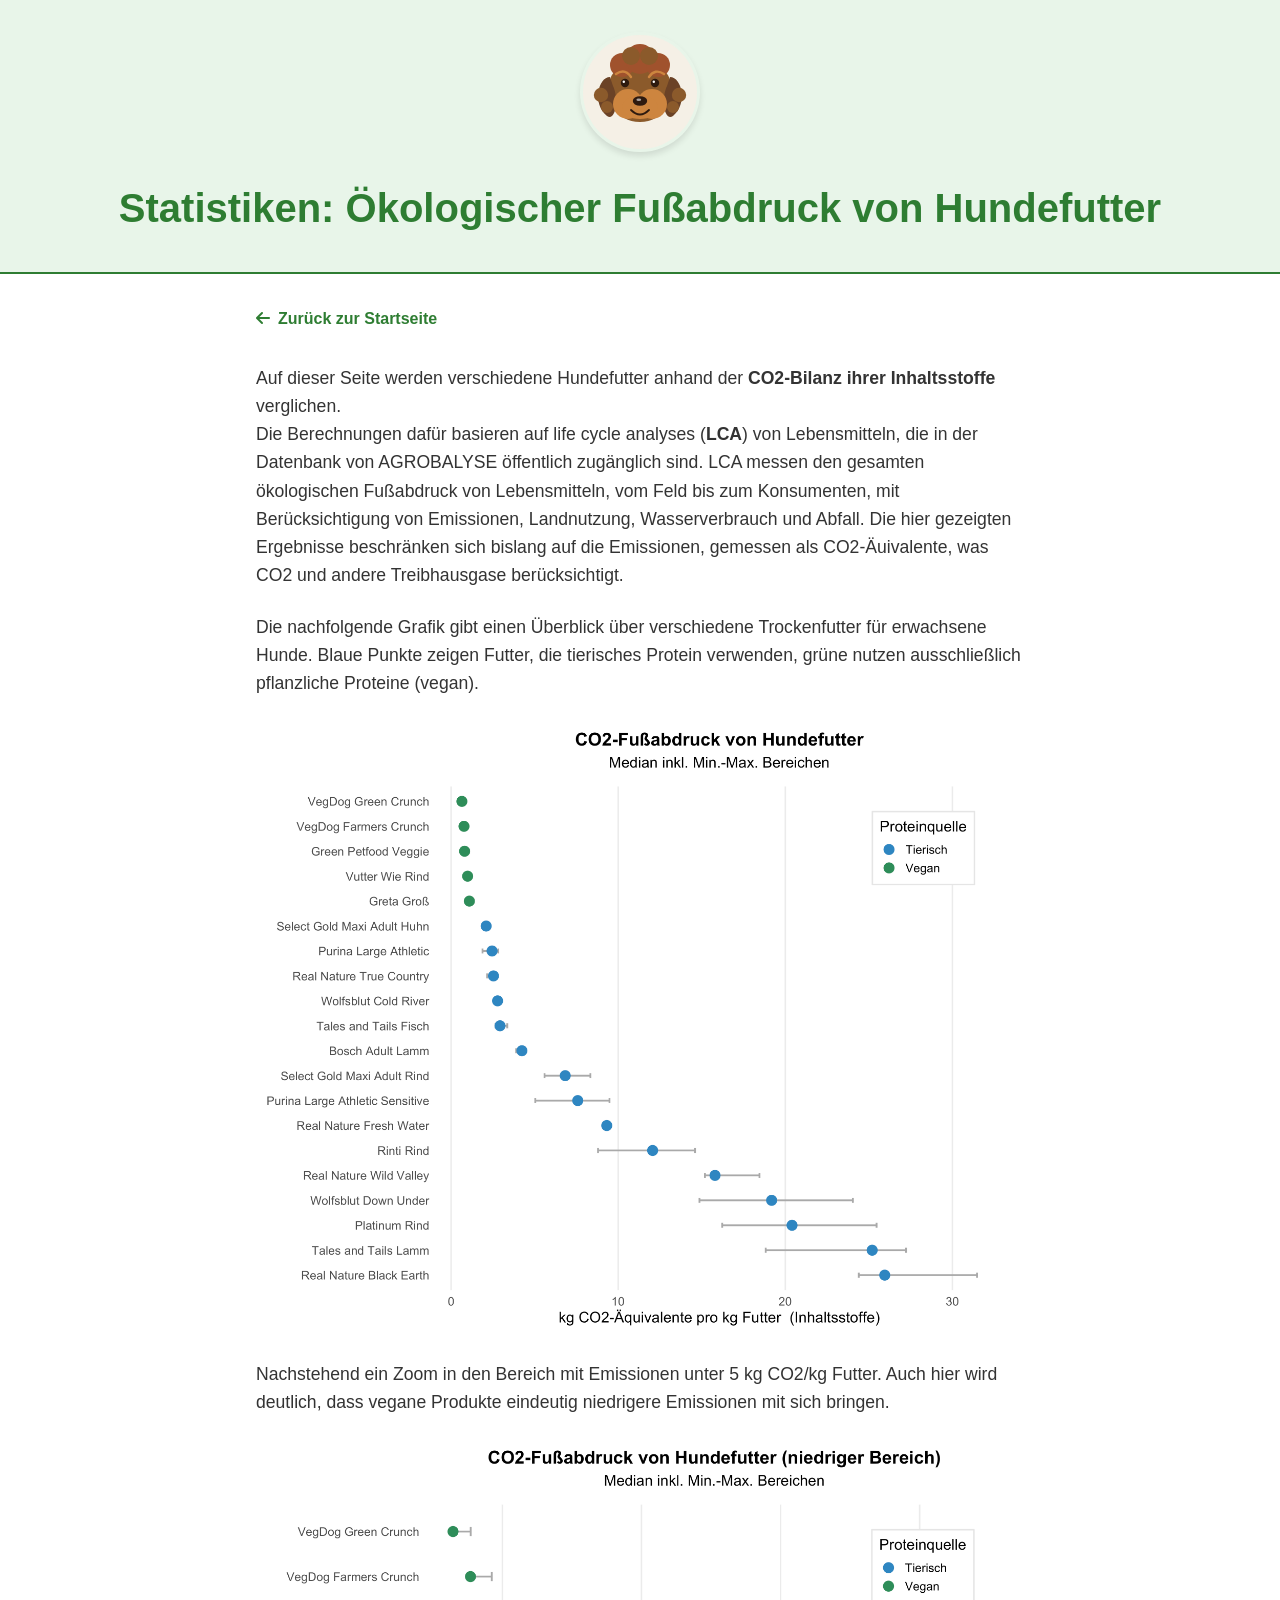
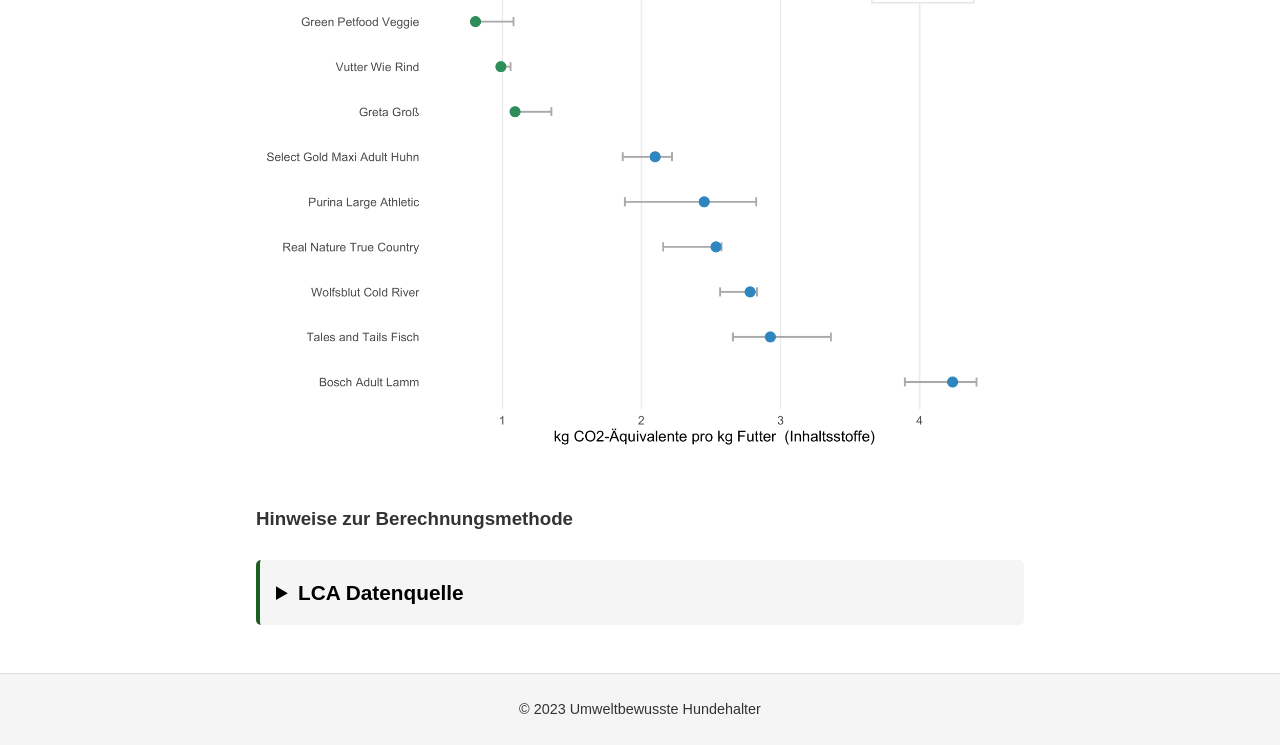
==== stats.html @ dcbef55c "add text in method section" ====
<!DOCTYPE html>
<html lang="de">
<head>
    <meta charset="UTF-8">
    <meta name="viewport" content="width=device-width, initial-scale=1.0">
    <title>Statistiken - Ökologischer Fußabdruck</title>
    <link rel="stylesheet" href="style.css">
    <link rel="stylesheet" href="https://cdnjs.cloudflare.com/ajax/libs/font-awesome/6.4.0/css/all.min.css">
    <style>
        .stats-image {
            max-width: 100%;
            height: auto;
            margin: 1.5rem 0;
            display: block;
        }
    </style>
</head>
<body>
    <header class="site-header">
        <div class="logo-container">
            <img src="logo.svg" alt="Brauner Doodle Kopf Logo" class="logo">
        </div>
        <h1 class="main-title">Statistiken: Ökologischer Fußabdruck von Hundefutter</h1>
    </header>

    <main class="content-container">
        <nav class="back-nav">
            <a href="index.html" class="back-link"><i class="fa-solid fa-arrow-left"></i> Zurück zur Startseite</a>
        </nav>

        <section class="calculator-text">
            <p>
                Auf dieser Seite werden verschiedene Hundefutter anhand der <strong>CO2-Bilanz ihrer Inhaltsstoffe</strong> verglichen.<br>
                Die Berechnungen dafür basieren auf life cycle analyses (<strong>LCA</strong>) von Lebensmitteln, die in der Datenbank von 
                AGROBALYSE öffentlich zugänglich sind.
                LCA messen den gesamten ökologischen Fußabdruck von Lebensmitteln, vom Feld bis zum Konsumenten, mit Berücksichtigung von Emissionen,
                Landnutzung, Wasserverbrauch und Abfall. Die hier gezeigten Ergebnisse beschränken sich bislang auf die Emissionen, gemessen als CO2-Äuivalente,
                was CO2 und andere Treibhausgase berücksichtigt.<br>
                     
            </p>
            <p>
            Die nachfolgende Grafik gibt einen Überblick über verschiedene Trockenfutter für erwachsene Hunde. Blaue Punkte zeigen Futter, 
            die tierisches Protein verwenden, grüne nutzen ausschließlich pflanzliche Proteine (vegan). 
            </p>
            <img src="outputs/LCA_Hundefutter.png" alt="LCA Hundefutter" class="stats-image">
            <p>
                Nachstehend ein Zoom in den Bereich mit Emissionen unter 5 kg CO2/kg Futter. Auch hier wird deutlich, dass vegane Produkte 
                eindeutig niedrigere Emissionen mit sich bringen.
            </p>
            <img src="outputs/LCA_Hundefutter_subgroup.png" alt="LCA Hundefutter Subgruppen" class="stats-image">
            
                <br>
                <h3>Hinweise zur Berechnungsmethode</h3>
                <br>
            <details>
                <summary>LCA Datenquelle</summary>
                <div class="dropdown-content">
                    <p>Zur Berechnung der Emissionen, die ein Futtermittel mitbringt, wurden die CO2-Äq. Werte der angegebenen Inhaltsstoffe für Landwirtschaft und Transformation 
                        in der <a href="https://data.ademe.fr/datasets?topics=TQJGtxm2_,2wn-uc69sxs8gr0k7gh75uhd" target="_blank">AGRIBALYSE</a> Datenbank ermittelt und summiert.<br>
                    Wieso ausschließlich diese beiden Etappen der Lebensmittelverarbeitung? Da es nicht öffentlich ersichtlich ist, woher die Hersteller von Hundefutter ihre primären Produkte beziehen,
                    sind Rückschlüsse über den Transport und Verpackung nicht möglich. Ebenso ist die genaue Weiterverarbeitung der Zutaten durch die Hersteller nicht bekannt, wodurch die Emissionen, die durch
                        die Produktion des finalen Trockenfutters entstehen, nicht berücksichtigt sind. Dies betrifft jedoch alle Trockenfutter, die hier verglichen werden.
                    </p>
                    <p>
                    </p>
                </div>
            </details>
            
        </section>
    </main>

    <footer class="site-footer">
        <p>&copy; 2023 Umweltbewusste Hundehalter</p>
    </footer>
</body>
</html>
---- style.css ----
:root {
    --primary-green: #2e7d32;
    --dark-green: #1b5e20;
    --light-green: #e8f5e9;
    --text-black: #333333;
    --bg-white: #ffffff;
    --gray-bg: #f5f5f5;
    --link-hover: #4caf50;
}

* {
    margin: 0;
    padding: 0;
    box-sizing: border-box;
}

body {
    font-family: 'Segoe UI', Tahoma, Geneva, Verdana, sans-serif;
    background-color: var(--bg-white);
    color: var(--text-black);
    line-height: 1.6;
    display: flex;
    flex-direction: column;
    min-height: 100vh;
}

.site-header {
    text-align: center;
    padding: 2rem 1rem;
    background-color: var(--light-green);
    border-bottom: 2px solid var(--primary-green);
}

.logo-container {
    margin-bottom: 1rem;
}

.logo {
    width: 120px;
    height: 120px;
    border-radius: 50%;
    object-fit: cover;
    box-shadow: 0 4px 6px rgba(0,0,0,0.1);
}

.main-title {
    color: var(--primary-green);
    font-size: 2.5rem;
    margin: 0;
    font-weight: 600;
}

.content-container {
    max-width: 800px;
    margin: 0 auto;
    padding: 2rem 1rem;
    flex: 1;
}

.intro-text p, .calculator-text p, .products-text p {
    margin-bottom: 1.5rem;
    font-size: 1.1rem;
    color: var(--text-black);
}

.intro-text strong {
    color: var(--primary-green);
}

/* Icon Links Section */
.icon-links {
    display: flex;
    justify-content: center;
    gap: 3rem;
    margin-top: 3rem;
    flex-wrap: wrap;
}

.icon-wrapper {
    display: flex;
    flex-direction: column;
    align-items: center;
    text-align: center;
    max-width: 150px;
}

.round-icon {
    display: flex;
    justify-content: center;
    align-items: center;
    width: 80px;
    height: 80px;
    background-color: var(--primary-green);
    color: var(--bg-white);
    border-radius: 50%;
    text-decoration: none;
    font-size: 2rem;
    transition: transform 0.3s ease, background-color 0.3s ease;
    margin-bottom: 1rem;
    box-shadow: 0 4px 8px rgba(46, 125, 50, 0.3);
}

.round-icon:hover {
    transform: translateY(-5px);
    background-color: var(--dark-green);
    color: var(--bg-white);
}

.icon-label {
    font-weight: 600;
    color: var(--primary-green);
    font-size: 1rem;
}

/* Subpages Specific */
.back-nav {
    margin-bottom: 2rem;
}

.back-link {
    color: var(--primary-green);
    text-decoration: none;
    font-weight: 600;
    display: inline-flex;
    align-items: center;
    gap: 0.5rem;
    transition: color 0.3s ease;
}

.back-link:hover {
    color: var(--dark-green);
}

.products-text h2 {
    color: var(--primary-green);
    margin-bottom: 1rem;
}

.product-list {
    list-style-type: none;
    padding: 0;
}

.product-list li {
    background: var(--gray-bg);
    margin-bottom: 1rem;
    padding: 1rem;
    border-left: 4px solid var(--primary-green);
    border-radius: 4px;
}

.product-list a {
    color: var(--primary-green);
    font-weight: bold;
    text-decoration: none;
}

.product-list a:hover {
    text-decoration: underline;
    color: var(--dark-green);
}

.calculator-text a {
    color: var(--primary-green);
    font-weight: bold;
}

.calculator-placeholder {
    margin-top: 3rem;
    text-align: center;
}

.placeholder-box {
    background-color: var(--light-green);
    padding: 3rem;
    border: 2px dashed var(--primary-green);
    border-radius: 8px;
    color: var(--dark-green);
}

.placeholder-box i {
    margin-bottom: 1rem;
    color: var(--primary-green);
}

.site-footer {
    text-align: center;
    padding: 1.5rem;
    background-color: var(--gray-bg);
    color: var(--text-black);
    font-size: 0.9rem;
    border-top: 1px solid #ddd;
}

/* Styling für das gesamte Dropdown-Element */
details {
  margin-bottom: 1rem;
  width: 100%; /* Nutzt die volle Breite deines Seiten-Contents */
}

/* Die Überschrift als vollflächige, farbige Box */
summary {
  background-color: var(--gray-bg); /* Beispiel-Farbe: Ein ruhiges Blau. Hier deine Wunschfarbe eintragen! */
  color: black; /* Helle Schrift für dunklen Hintergrund */
  padding: 1rem;
  font-weight: bold;
  font-size: 1.3rem;
  cursor: pointer;
  border-radius: 5px;
 border-left: 4px solid var(--dark-green);
  box-sizing: border-box; /* Verhindert, dass das Padding die Box breiter als 100% macht */
  outline: none;
}

/* Hover-Effekt: Etwas dunkler, wenn man mit der Maus darüber fährt */
summary:hover {
  background-color: var(--light-green);
}

/* Cleverer Trick: Wenn das Dropdown OFFEN ist, werden die unteren Ecken der 
   Summary-Box eckig, damit sie nahtlos in den Textbereich übergeht */
details[open] summary {
  border-radius: 5px 5px 0 0;
}

/* Der aufklappende Inhaltsbereich unter der Box */
.dropdown-content {
  background-color: var(--primary-green); /* Dezenter grauer Hintergrund für den Lesetext */
  padding: 1.5rem;
  border: 1px solid #ddd;
  border-top: none; /* Schließt bündig an die farbige Summary-Box an */
  border-radius: 0 0 5px 5px; /* Nur unten abgerundet */
}

/* Responsive adjustments */
@media (max-width: 600px) {
    .main-title {
        font-size: 1.8rem;
    }

    .icon-links {
        gap: 1.5rem;
    }

    .round-icon {
        width: 60px;
        height: 60px;
        font-size: 1.5rem;
    }
}
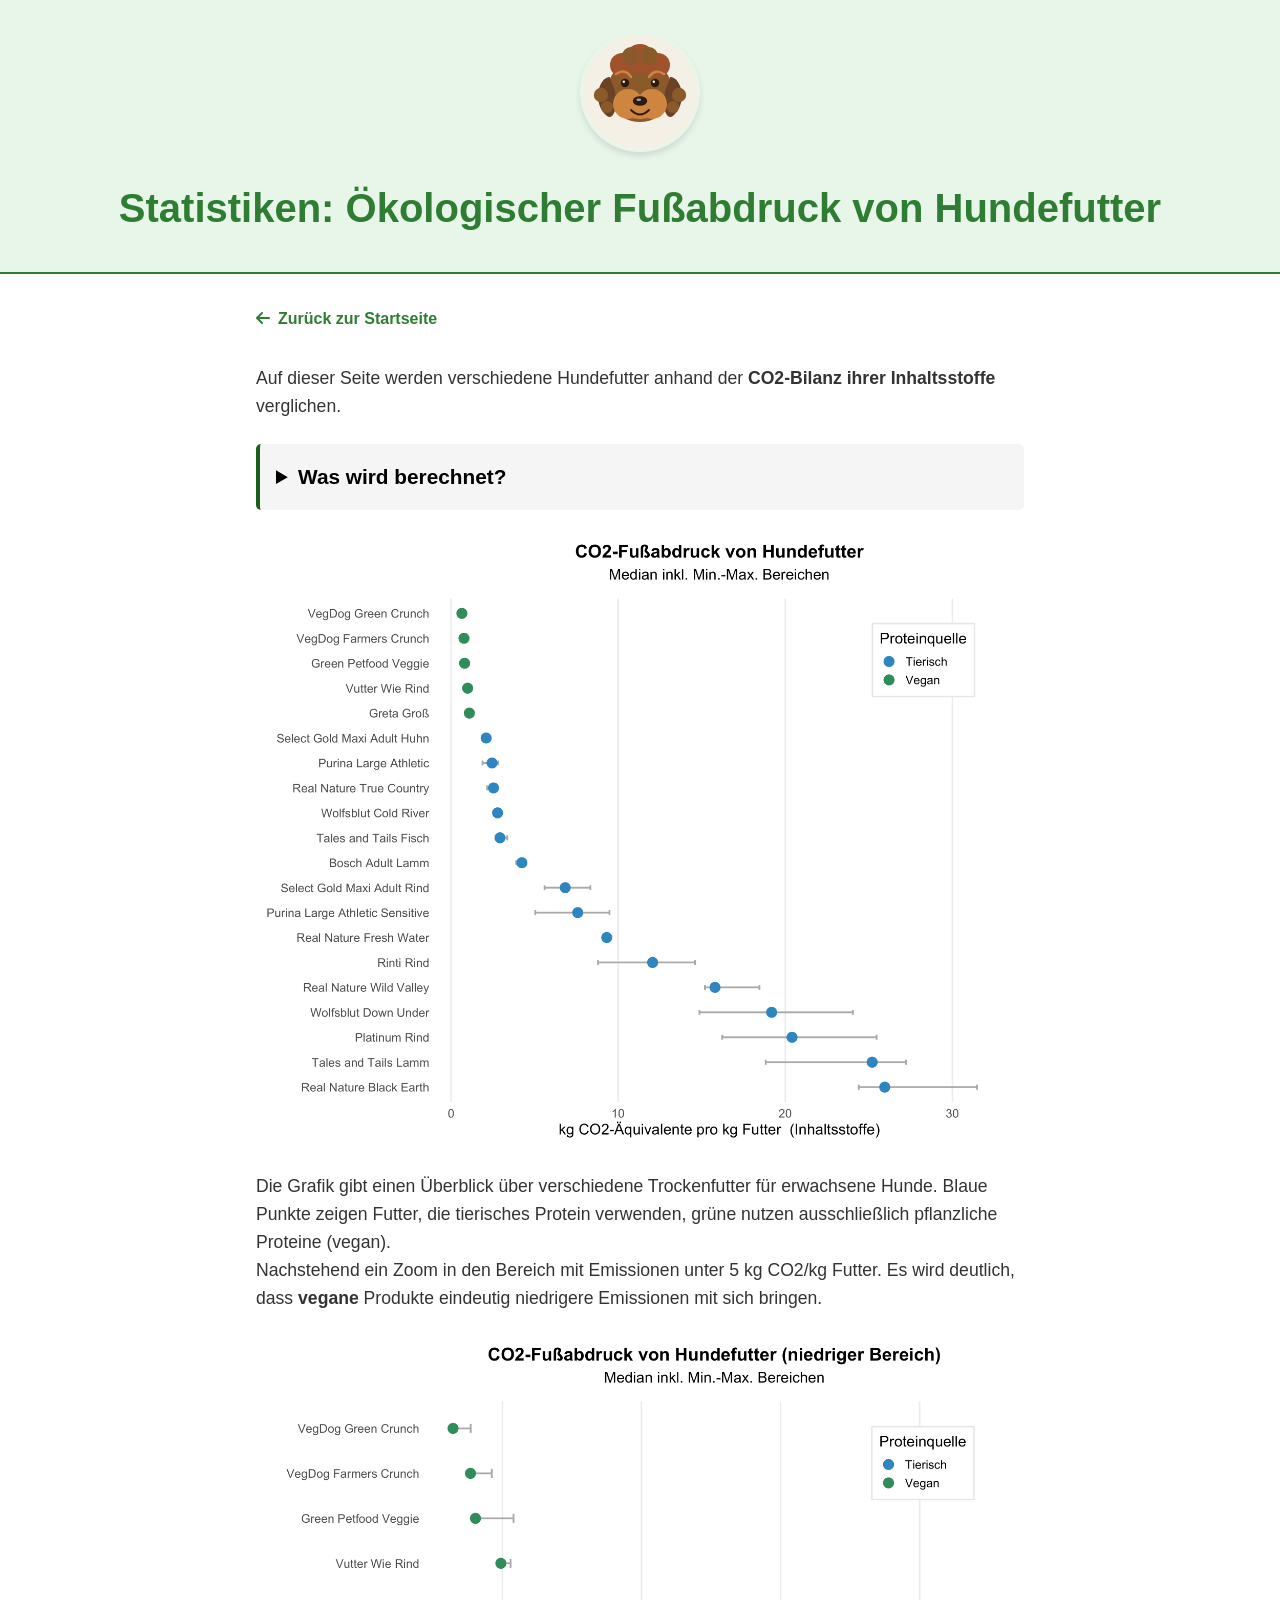
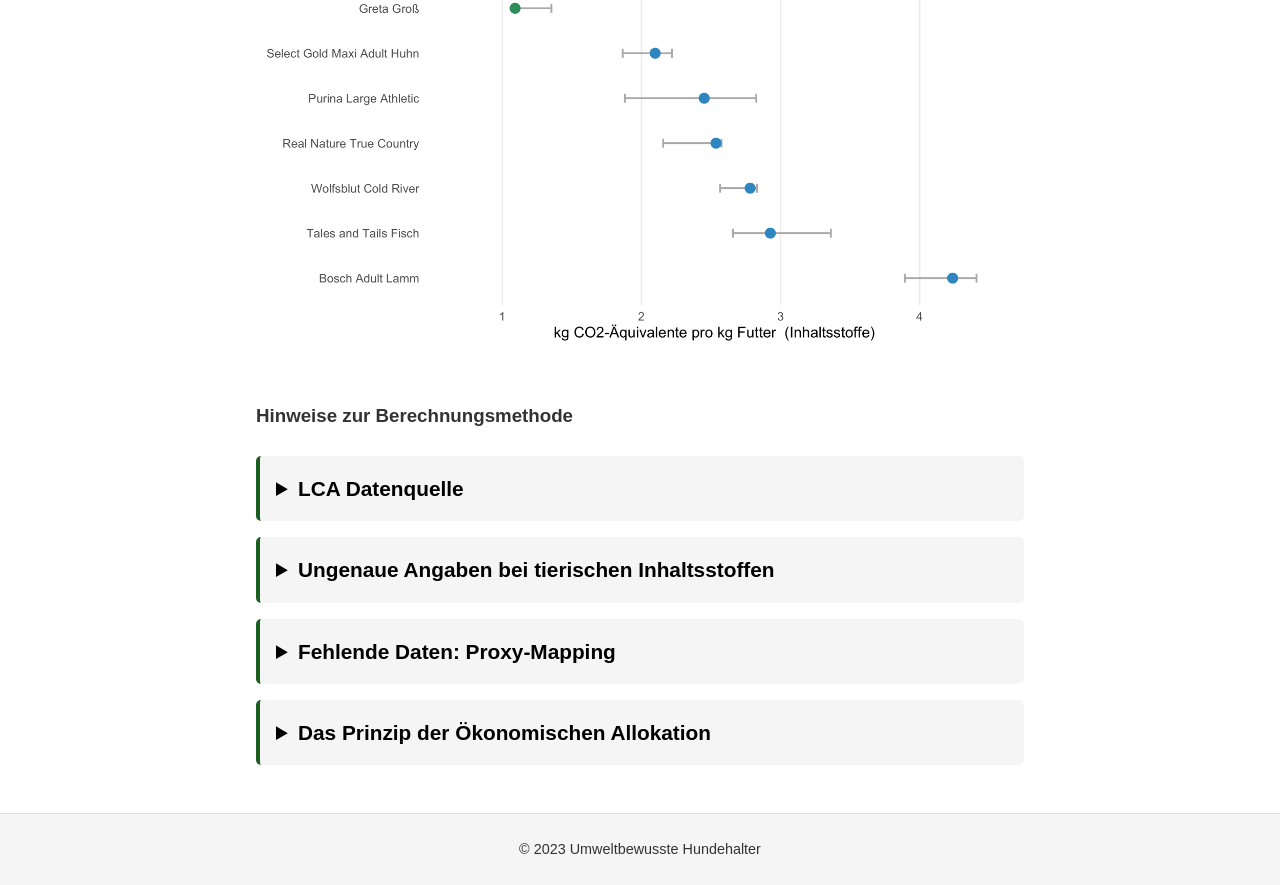
==== commit d5e43ad1: "edit method section" ====
--- a/stats.html
+++ b/stats.html
@@ -31,20 +31,24 @@
         <section class="calculator-text">
             <p>
                 Auf dieser Seite werden verschiedene Hundefutter anhand der <strong>CO2-Bilanz ihrer Inhaltsstoffe</strong> verglichen.<br>
-                Die Berechnungen dafür basieren auf life cycle analyses (<strong>LCA</strong>) von Lebensmitteln, die in der Datenbank von 
-                AGROBALYSE öffentlich zugänglich sind.
+            </p>
+            <details>
+                <summary>Was wird berechnet?</summary>
+                <div class="dropdown-content">
+                    <p>Die Berechnungen dafür basieren auf life cycle analyses (<strong>LCA</strong>) von Lebensmitteln, die in der Datenbank von 
+                <a href="https://data.ademe.fr/datasets?topics=TQJGtxm2_,2wn-uc69sxs8gr0k7gh75uhd" target="_blank">AGRIBALYSE</a> öffentlich zugänglich sind.
                 LCA messen den gesamten ökologischen Fußabdruck von Lebensmitteln, vom Feld bis zum Konsumenten, mit Berücksichtigung von Emissionen,
                 Landnutzung, Wasserverbrauch und Abfall. Die hier gezeigten Ergebnisse beschränken sich bislang auf die Emissionen, gemessen als CO2-Äuivalente,
-                was CO2 und andere Treibhausgase berücksichtigt.<br>
-                     
-            </p>
-            <p>
-            Die nachfolgende Grafik gibt einen Überblick über verschiedene Trockenfutter für erwachsene Hunde. Blaue Punkte zeigen Futter, 
-            die tierisches Protein verwenden, grüne nutzen ausschließlich pflanzliche Proteine (vegan). 
-            </p>
+                was CO2 und andere Treibhausgase berücksichtigt.
+                    </p>
+                </div>
+            </details>   
+            
             <img src="outputs/LCA_Hundefutter.png" alt="LCA Hundefutter" class="stats-image">
             <p>
-                Nachstehend ein Zoom in den Bereich mit Emissionen unter 5 kg CO2/kg Futter. Auch hier wird deutlich, dass vegane Produkte 
+                Die Grafik gibt einen Überblick über verschiedene Trockenfutter für erwachsene Hunde. Blaue Punkte zeigen Futter, 
+            die tierisches Protein verwenden, grüne nutzen ausschließlich pflanzliche Proteine (vegan).<br> 
+                Nachstehend ein Zoom in den Bereich mit Emissionen unter 5 kg CO2/kg Futter. Es wird deutlich, dass <strong>vegane</strong> Produkte 
                 eindeutig niedrigere Emissionen mit sich bringen.
             </p>
             <img src="outputs/LCA_Hundefutter_subgroup.png" alt="LCA Hundefutter Subgruppen" class="stats-image">
@@ -55,13 +59,39 @@
             <details>
                 <summary>LCA Datenquelle</summary>
                 <div class="dropdown-content">
-                    <p>Zur Berechnung der Emissionen, die ein Futtermittel mitbringt, wurden die CO2-Äq. Werte der angegebenen Inhaltsstoffe für Landwirtschaft und Transformation 
-                        in der <a href="https://data.ademe.fr/datasets?topics=TQJGtxm2_,2wn-uc69sxs8gr0k7gh75uhd" target="_blank">AGRIBALYSE</a> Datenbank ermittelt und summiert.<br>
-                    Wieso ausschließlich diese beiden Etappen der Lebensmittelverarbeitung? Da es nicht öffentlich ersichtlich ist, woher die Hersteller von Hundefutter ihre primären Produkte beziehen,
-                    sind Rückschlüsse über den Transport und Verpackung nicht möglich. Ebenso ist die genaue Weiterverarbeitung der Zutaten durch die Hersteller nicht bekannt, wodurch die Emissionen, die durch
-                        die Produktion des finalen Trockenfutters entstehen, nicht berücksichtigt sind. Dies betrifft jedoch alle Trockenfutter, die hier verglichen werden.
+                    <p>Zur Berechnung der Emissionen, die ein Futtermittel mitbringt, wurden die CO2-Äq. Werte der von den Herstellern angegebenen Inhaltsstoffe für die Etappen Landwirtschaft und Transformation 
+                        in der <a href="https://data.ademe.fr/datasets?topics=TQJGtxm2_,2wn-uc69sxs8gr0k7gh75uhd" target="_blank">AGRIBALYSE</a> Datenbank ermittelt und summiert.
                     </p>
                     <p>
+                        Wieso ausschließlich diese beiden Etappen der Lebensmittelverarbeitung? Da es nicht öffentlich ersichtlich ist, woher die Hersteller von Hundefutter ihre primären Produkte beziehen,
+                    sind Rückschlüsse über den Transport und Verpackung der Zutaten nicht möglich. Ebenso ist die genaue Weiterverarbeitung der Zutaten durch die Hersteller nicht bekannt, wodurch die Emissionen, die durch
+                        die Produktion des finalen Trockenfutters entstehen, nicht berücksichtigt sind. Dies betrifft jedoch alle Trockenfutter, die hier verglichen werden. 
+                        Verglichen werden also schlussendlichen die Emissionen, die lediglich durch die Zutaten selbst entstehen.<br>
+                        Und da ist die Hauptproteinquelle meist die ausschlaggebende Komponente. Ob das Futter 30% Rindfleisch oder 30% Soja enthält, macht einen riesigen Unterschied für die CO2-Bilanz.
+                    </p>
+                </div>
+            </details>
+            
+            <details>
+                <summary>Ungenaue Angaben bei tierischen Inhaltsstoffen</summary>
+                <div class="dropdown-content">
+                    <p> Warum es eine Rolle spielt, ob Muskelfleisch oder Innerein verwendet werden.
+                    </p>
+                </div>
+            </details>
+            
+            <details>
+                <summary>Fehlende Daten: Proxy-Mapping</summary>
+                <div class="dropdown-content">
+                    <p> Ein paar Annahmen.
+                    </p>
+                </div>
+            </details>
+            
+            <details>
+                <summary>Das Prinzip der Ökonomischen Allokation</summary>
+                <div class="dropdown-content">
+                    <p> Warum Innereien eine bessere CO2-Bilanz haben als Muskel und Kartoffelproteine eine bessere als Stärke.
                     </p>
                 </div>
             </details>
--- a/style.css
+++ b/style.css
@@ -225,7 +225,7 @@
 
 /* Der aufklappende Inhaltsbereich unter der Box */
 .dropdown-content {
-  background-color: var(--primary-green); /* Dezenter grauer Hintergrund für den Lesetext */
+  background-color: var(--light-green); /* Dezenter grauer Hintergrund für den Lesetext */
   padding: 1.5rem;
   border: 1px solid #ddd;
   border-top: none; /* Schließt bündig an die farbige Summary-Box an */
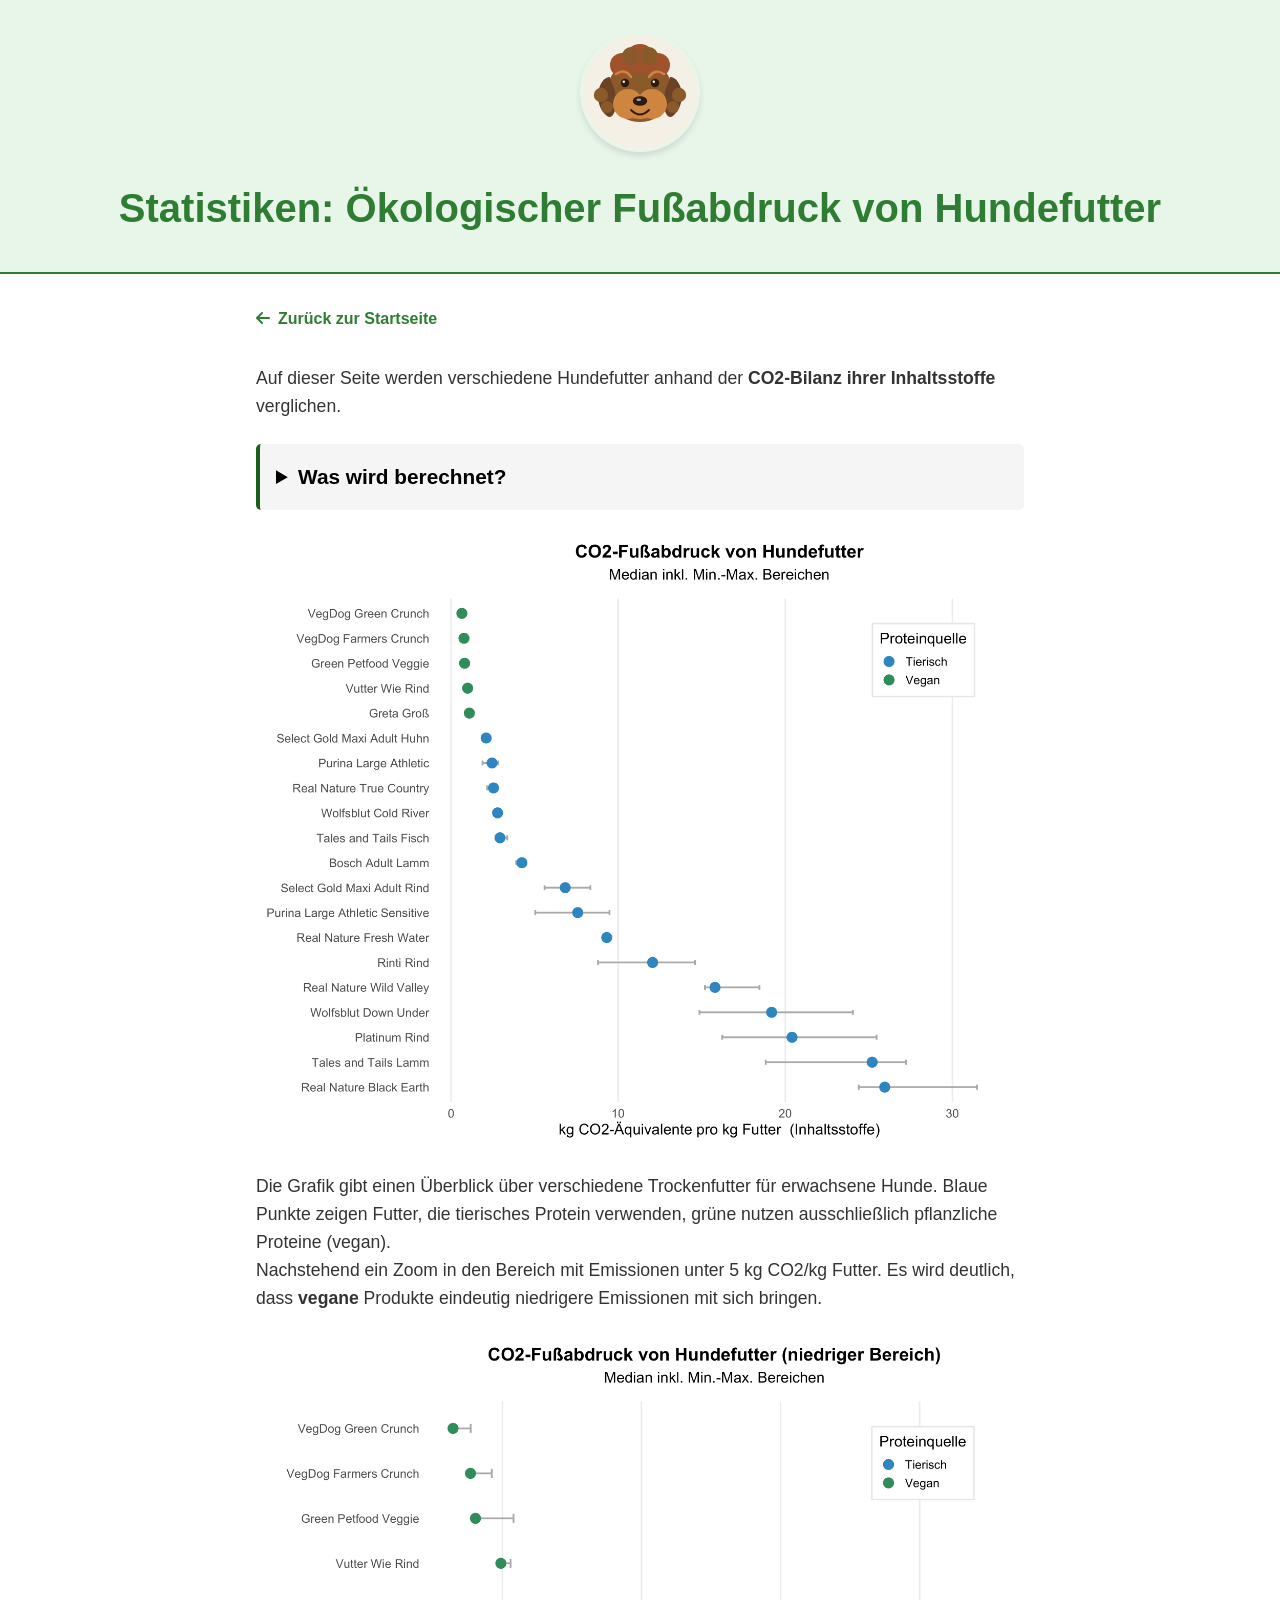
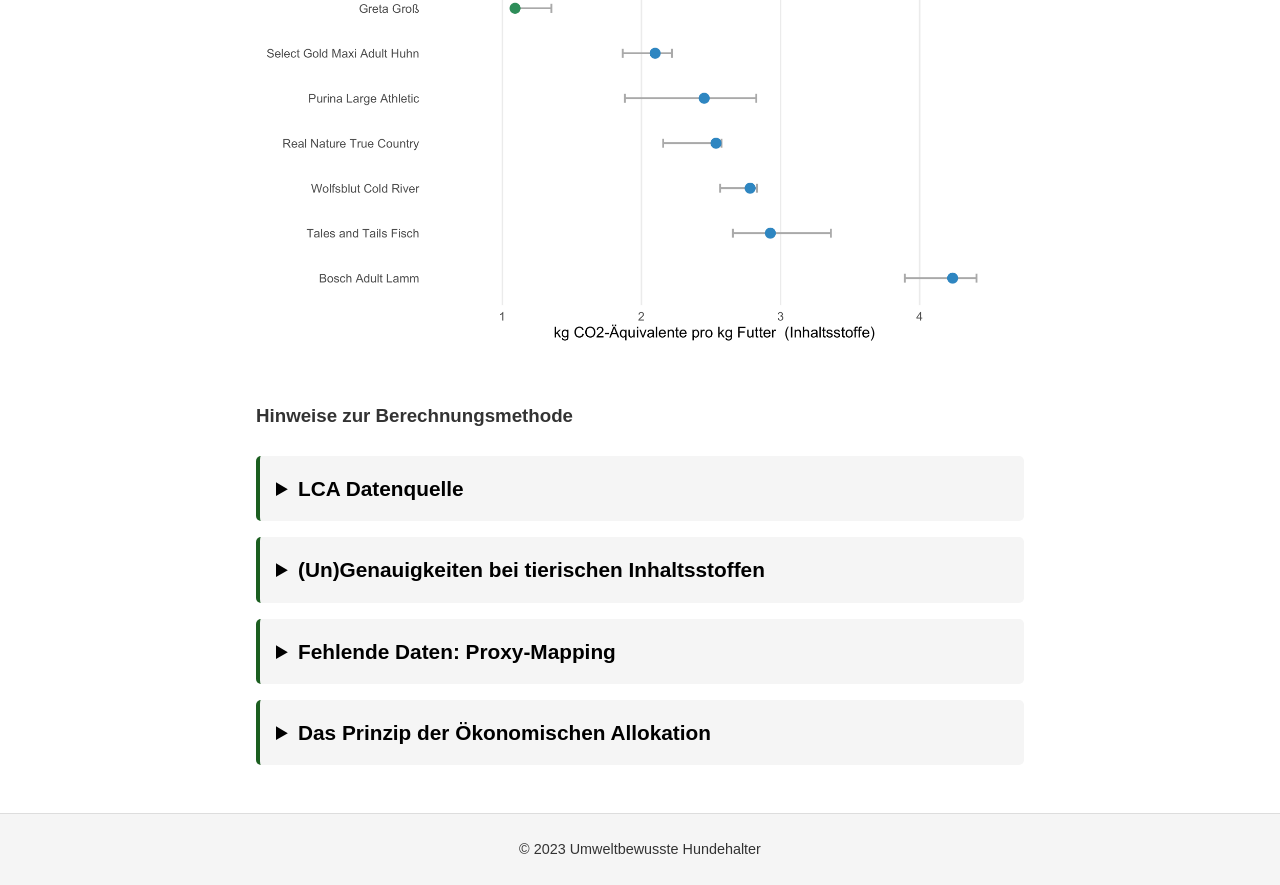
==== commit 3b154cdd: "editing methods" ====
--- a/stats.html
+++ b/stats.html
@@ -1,106 +1,153 @@
-<!DOCTYPE html>
+<!doctype html>
 <html lang="de">
-<head>
-    <meta charset="UTF-8">
-    <meta name="viewport" content="width=device-width, initial-scale=1.0">
-    <title>Statistiken - Ökologischer Fußabdruck</title>
-    <link rel="stylesheet" href="style.css">
-    <link rel="stylesheet" href="https://cdnjs.cloudflare.com/ajax/libs/font-awesome/6.4.0/css/all.min.css">
-    <style>
-        .stats-image {
-            max-width: 100%;
-            height: auto;
-            margin: 1.5rem 0;
-            display: block;
-        }
-    </style>
-</head>
-<body>
-    <header class="site-header">
-        <div class="logo-container">
-            <img src="logo.svg" alt="Brauner Doodle Kopf Logo" class="logo">
-        </div>
-        <h1 class="main-title">Statistiken: Ökologischer Fußabdruck von Hundefutter</h1>
-    </header>
+    <head>
+        <meta charset="UTF-8" />
+        <meta name="viewport" content="width=device-width, initial-scale=1.0" />
+        <title>Statistiken - Ökologischer Fußabdruck</title>
+        <link rel="stylesheet" href="style.css" />
+        <link rel="stylesheet" href="https://cdnjs.cloudflare.com/ajax/libs/font-awesome/6.4.0/css/all.min.css" />
+        <style>
+            .stats-image {
+                max-width: 100%;
+                height: auto;
+                margin: 1.5rem 0;
+                display: block;
+            }
+        </style>
+    </head>
+    <body>
+        <header class="site-header">
+            <div class="logo-container">
+                <img src="logo.svg" alt="Brauner Doodle Kopf Logo" class="logo" />
+            </div>
+            <h1 class="main-title">Statistiken: Ökologischer Fußabdruck von Hundefutter</h1>
+        </header>
 
-    <main class="content-container">
-        <nav class="back-nav">
-            <a href="index.html" class="back-link"><i class="fa-solid fa-arrow-left"></i> Zurück zur Startseite</a>
-        </nav>
+        <main class="content-container">
+            <nav class="back-nav">
+                <a href="index.html" class="back-link"><i class="fa-solid fa-arrow-left"></i> Zurück zur Startseite</a>
+            </nav>
 
-        <section class="calculator-text">
-            <p>
-                Auf dieser Seite werden verschiedene Hundefutter anhand der <strong>CO2-Bilanz ihrer Inhaltsstoffe</strong> verglichen.<br>
-            </p>
-            <details>
-                <summary>Was wird berechnet?</summary>
-                <div class="dropdown-content">
-                    <p>Die Berechnungen dafür basieren auf life cycle analyses (<strong>LCA</strong>) von Lebensmitteln, die in der Datenbank von 
-                <a href="https://data.ademe.fr/datasets?topics=TQJGtxm2_,2wn-uc69sxs8gr0k7gh75uhd" target="_blank">AGRIBALYSE</a> öffentlich zugänglich sind.
-                LCA messen den gesamten ökologischen Fußabdruck von Lebensmitteln, vom Feld bis zum Konsumenten, mit Berücksichtigung von Emissionen,
-                Landnutzung, Wasserverbrauch und Abfall. Die hier gezeigten Ergebnisse beschränken sich bislang auf die Emissionen, gemessen als CO2-Äuivalente,
-                was CO2 und andere Treibhausgase berücksichtigt.
-                    </p>
-                </div>
-            </details>   
-            
-            <img src="outputs/LCA_Hundefutter.png" alt="LCA Hundefutter" class="stats-image">
-            <p>
-                Die Grafik gibt einen Überblick über verschiedene Trockenfutter für erwachsene Hunde. Blaue Punkte zeigen Futter, 
-            die tierisches Protein verwenden, grüne nutzen ausschließlich pflanzliche Proteine (vegan).<br> 
-                Nachstehend ein Zoom in den Bereich mit Emissionen unter 5 kg CO2/kg Futter. Es wird deutlich, dass <strong>vegane</strong> Produkte 
-                eindeutig niedrigere Emissionen mit sich bringen.
-            </p>
-            <img src="outputs/LCA_Hundefutter_subgroup.png" alt="LCA Hundefutter Subgruppen" class="stats-image">
-            
-                <br>
+            <section class="calculator-text">
+                <p>
+                    Auf dieser Seite werden verschiedene Hundefutter anhand der
+                    <strong>CO2-Bilanz ihrer Inhaltsstoffe</strong> verglichen.<br />
+                </p>
+                <details>
+                    <summary>Was wird berechnet?</summary>
+                    <div class="dropdown-content">
+                        <p>
+                            Die Berechnungen dafür basieren auf life cycle analyses (<strong>LCA</strong>) von
+                            Lebensmitteln, die in der Datenbank von
+                            <a
+                                href="https://data.ademe.fr/datasets?topics=TQJGtxm2_,2wn-uc69sxs8gr0k7gh75uhd"
+                                target="_blank"
+                                >AGRIBALYSE</a
+                            >
+                            öffentlich zugänglich sind. LCA messen den gesamten ökologischen Fußabdruck von
+                            Lebensmitteln, vom Feld bis zum Konsumenten, mit Berücksichtigung von Emissionen,
+                            Landnutzung, Wasserverbrauch und Abfall. Die hier gezeigten Ergebnisse beschränken sich
+                            bislang auf die Emissionen, gemessen als CO2-Äuivalente, was CO2 und andere Treibhausgase
+                            berücksichtigt.
+                        </p>
+                    </div>
+                </details>
+
+                <img src="outputs/LCA_Hundefutter.png" alt="LCA Hundefutter" class="stats-image" />
+                <p>
+                    Die Grafik gibt einen Überblick über verschiedene Trockenfutter für erwachsene Hunde. Blaue Punkte
+                    zeigen Futter, die tierisches Protein verwenden, grüne nutzen ausschließlich pflanzliche Proteine
+                    (vegan).<br />
+                    Nachstehend ein Zoom in den Bereich mit Emissionen unter 5 kg CO2/kg Futter. Es wird deutlich, dass
+                    <strong>vegane</strong> Produkte eindeutig niedrigere Emissionen mit sich bringen.
+                </p>
+                <img src="outputs/LCA_Hundefutter_subgroup.png" alt="LCA Hundefutter Subgruppen" class="stats-image" />
+
+                <br />
                 <h3>Hinweise zur Berechnungsmethode</h3>
-                <br>
-            <details>
-                <summary>LCA Datenquelle</summary>
-                <div class="dropdown-content">
-                    <p>Zur Berechnung der Emissionen, die ein Futtermittel mitbringt, wurden die CO2-Äq. Werte der von den Herstellern angegebenen Inhaltsstoffe für die Etappen Landwirtschaft und Transformation 
-                        in der <a href="https://data.ademe.fr/datasets?topics=TQJGtxm2_,2wn-uc69sxs8gr0k7gh75uhd" target="_blank">AGRIBALYSE</a> Datenbank ermittelt und summiert.
-                    </p>
-                    <p>
-                        Wieso ausschließlich diese beiden Etappen der Lebensmittelverarbeitung? Da es nicht öffentlich ersichtlich ist, woher die Hersteller von Hundefutter ihre primären Produkte beziehen,
-                    sind Rückschlüsse über den Transport und Verpackung der Zutaten nicht möglich. Ebenso ist die genaue Weiterverarbeitung der Zutaten durch die Hersteller nicht bekannt, wodurch die Emissionen, die durch
-                        die Produktion des finalen Trockenfutters entstehen, nicht berücksichtigt sind. Dies betrifft jedoch alle Trockenfutter, die hier verglichen werden. 
-                        Verglichen werden also schlussendlichen die Emissionen, die lediglich durch die Zutaten selbst entstehen.<br>
-                        Und da ist die Hauptproteinquelle meist die ausschlaggebende Komponente. Ob das Futter 30% Rindfleisch oder 30% Soja enthält, macht einen riesigen Unterschied für die CO2-Bilanz.
-                    </p>
-                </div>
-            </details>
-            
-            <details>
-                <summary>Ungenaue Angaben bei tierischen Inhaltsstoffen</summary>
-                <div class="dropdown-content">
-                    <p> Warum es eine Rolle spielt, ob Muskelfleisch oder Innerein verwendet werden.
-                    </p>
-                </div>
-            </details>
-            
-            <details>
-                <summary>Fehlende Daten: Proxy-Mapping</summary>
-                <div class="dropdown-content">
-                    <p> Ein paar Annahmen.
-                    </p>
-                </div>
-            </details>
-            
-            <details>
-                <summary>Das Prinzip der Ökonomischen Allokation</summary>
-                <div class="dropdown-content">
-                    <p> Warum Innereien eine bessere CO2-Bilanz haben als Muskel und Kartoffelproteine eine bessere als Stärke.
-                    </p>
-                </div>
-            </details>
-            
-        </section>
-    </main>
+                <br />
+                <details>
+                    <summary>LCA Datenquelle</summary>
+                    <div class="dropdown-content">
+                        <p>
+                            Zur Berechnung der Emissionen, die ein Futtermittel mitbringt, wurden die CO2-Äq. Werte der
+                            von den Herstellern angegebenen Inhaltsstoffe für die Etappen Landwirtschaft und
+                            Transformation in der
+                            <a
+                                href="https://data.ademe.fr/datasets?topics=TQJGtxm2_,2wn-uc69sxs8gr0k7gh75uhd"
+                                target="_blank"
+                                >AGRIBALYSE</a
+                            >
+                            Datenbank ermittelt und summiert.
+                        </p>
+                        <p>
+                            Wieso ausschließlich diese beiden Etappen der Lebensmittelverarbeitung? Da es nicht
+                            öffentlich ersichtlich ist, woher die Hersteller von Hundefutter ihre primären Produkte
+                            beziehen, sind Rückschlüsse über den Transport und Verpackung der Zutaten nicht möglich.
+                            Ebenso ist die genaue Weiterverarbeitung der Zutaten durch die Hersteller nicht bekannt,
+                            wodurch die Emissionen, die durch die Produktion des finalen Trockenfutters entstehen, nicht
+                            berücksichtigt sind. Dies betrifft jedoch alle Trockenfutter, die hier verglichen werden.
+                            Verglichen werden also schlussendlichen die Emissionen, die lediglich durch die Zutaten
+                            selbst entstehen.<br />
+                            Und da ist die Hauptproteinquelle meist die ausschlaggebende Komponente. Ob das Futter 30%
+                            Rindfleisch oder 30% Soja enthält, macht einen riesigen Unterschied für die CO2-Bilanz.
+                        </p>
+                    </div>
+                </details>
 
-    <footer class="site-footer">
-        <p>&copy; 2023 Umweltbewusste Hundehalter</p>
-    </footer>
-</body>
+                <details>
+                    <summary>(Un)Genauigkeiten bei tierischen Inhaltsstoffen</summary>
+                    <div class="dropdown-content">
+                        <p>
+                            Die Hersteller werben teilweise ausdrücklich mit "wertvollem" Muskelfleisch. Steht diese
+                            Info nicht dabei, kann es sich bei Rind und Co. genauso um Innereien und Abfälle aus der
+                            Schlachtindustrie handeln. Für die LCA Werte ist das wichtig, da den verschiedenen
+                            Bestandteile eines Tieres nicht dieselbe CO2-Bilanz zugeteilt werden. Dieses Prinzip nennt
+                            man Ökonomische Allokation. Darüber unten mehr.
+                        </p>
+                        <p>
+                            Wenn eindeutig Fleisch angegeben war, wurde davon ausgegangen, dass es sich
+                            <strong>nicht</strong> um Innerein handelte. Fehlte die Angabe jedoch, oder war gar von
+                            Rinder<strong>protein</strong> die Rede, wurden sehr wahrscheinlich die auch
+                            kostengünstigeren Innereien aus Schlachtabfällen verwendet. ''
+                        </p>
+                        <p>
+                            Zu Beachten ist bei den Zutaten, die als <i>Protein</i> oder <i>getrocknet</i> angegeben
+                            werden außerdem folgendes:
+                            <br>
+                        </p>   
+                        <ul>
+                            <li>1. Der landwirtschaftliche Input (Massenbilanz)<br>
+                            Frischfleisch besteht zu ca. 70–75 % aus Wasser.<br>
+                            * Für 1 kg getrocknetes Fleisch wird dem Fleisch primär das Wasser entzogen. Es braucht also etwa 3,5 kg frisches Fleisch als Input.<br>
+                                * Für 1 kg Fleischprotein wird dem Fleisch nicht nur das Wasser, sondern auch das gesamte tierische Fett und die Mineralien (Knochenasche) entzogen. Um am Ende 1 kg reines Protein zu erhalten, ist der Input an Ausgangsmaterial (und damit die landwirtschaftlichen Emissionen) nochmals spürbar höher.</li>
+                            <li>2. Der energetische Input (Processing)<br>
+                            Die Verarbeitung zu Fleischmehl ist standardisiert (Hitze und Druck). Die Herstellung von Fleischproteinen oder gar Proteinhydrolysat erfordert weitere energieintensive Trennverfahren (Zentrifugen, Lösungsmittel, enzymatische Spaltung). Dieser zusätzliche Energiebedarf der Maschinen und Anlagen erhöht die Emissionen des Herstellers, was auf den LCA-Wert des Pulvers aufgeschlagen wird.</li>
+                        </ul>
+                    </div>
+                </details>
+
+                <details>
+                    <summary>Fehlende Daten: Proxy-Mapping</summary>
+                    <div class="dropdown-content">
+                        <p>Ein paar Annahmen.</p>
+                    </div>
+                </details>
+
+                <details>
+                    <summary>Das Prinzip der Ökonomischen Allokation</summary>
+                    <div class="dropdown-content">
+                        <p>
+                            Warum Innereien eine bessere CO2-Bilanz haben als Muskel und Kartoffelproteine eine bessere
+                            als Stärke.
+                        </p>
+                    </div>
+                </details>
+            </section>
+        </main>
+
+        <footer class="site-footer">
+            <p>&copy; 2023 Umweltbewusste Hundehalter</p>
+        </footer>
+    </body>
 </html>
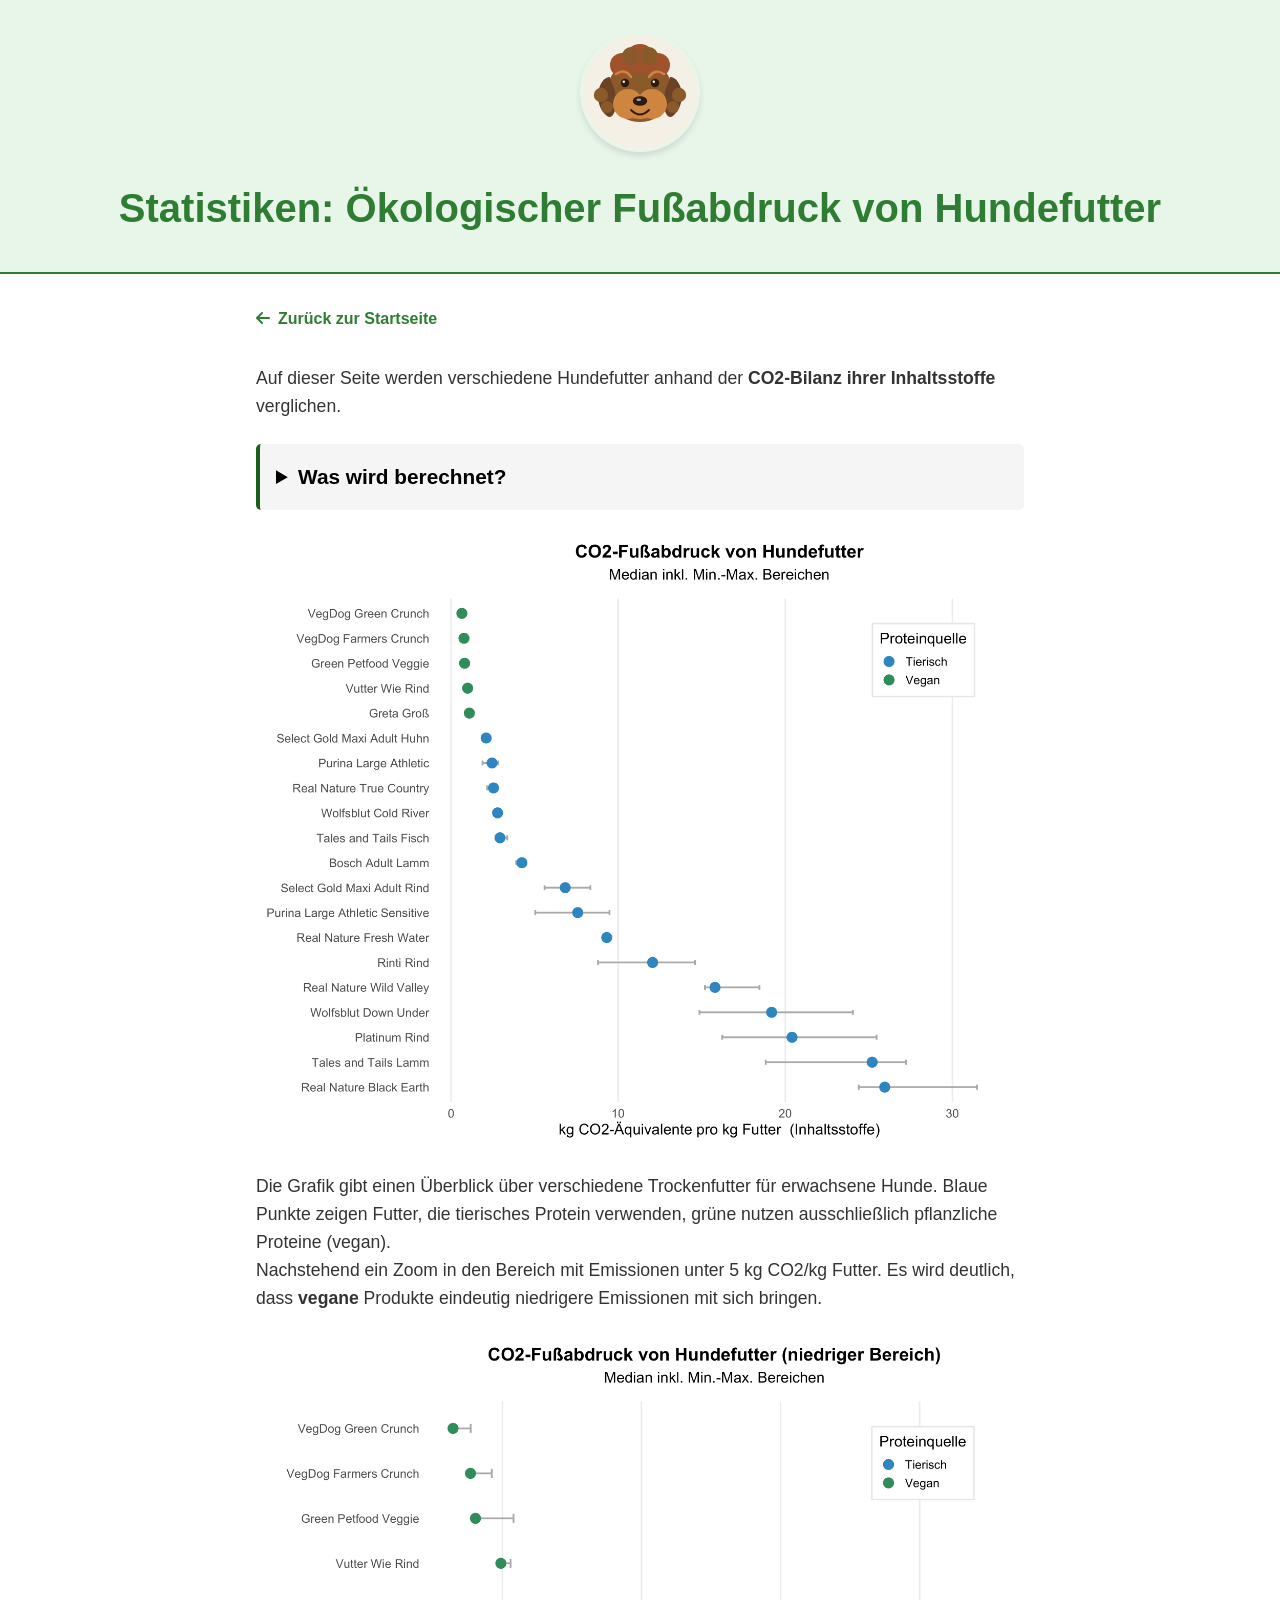
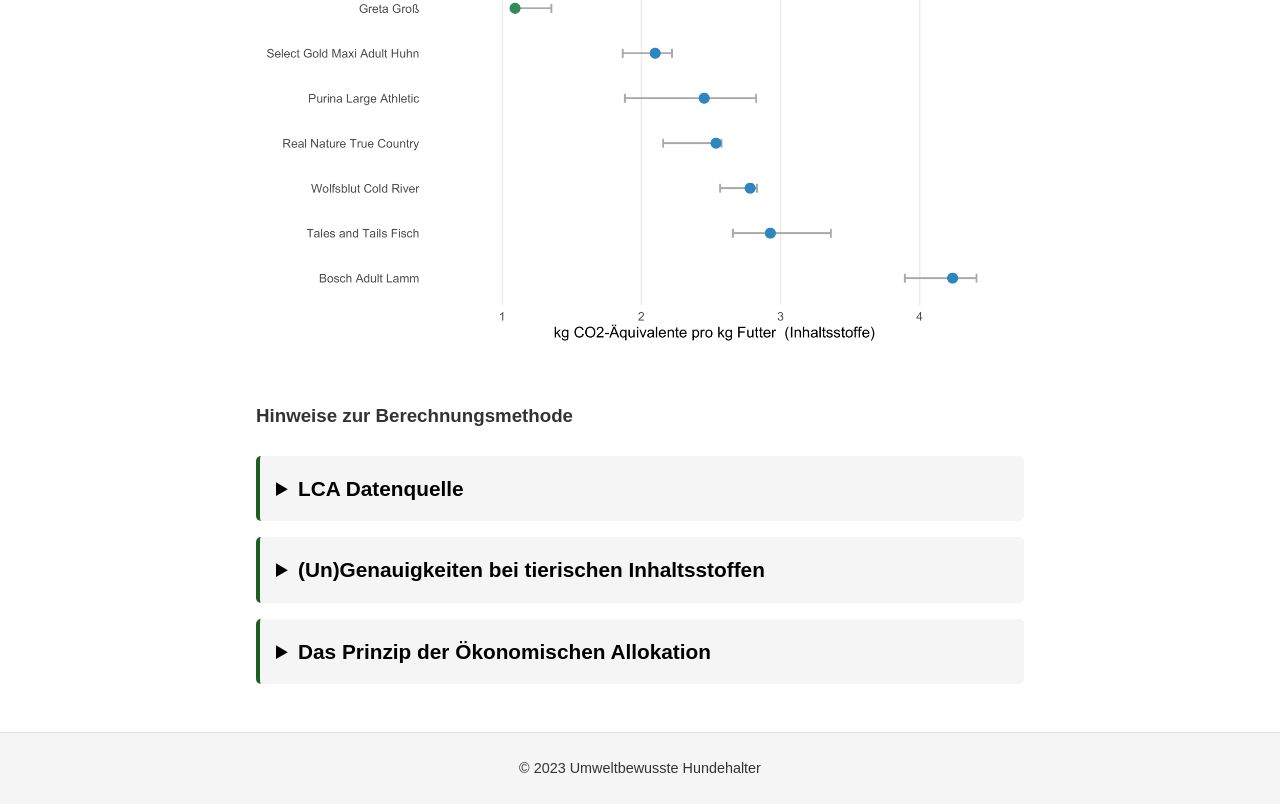
==== commit a67c06f6: "update methods" ====
--- a/stats.html
+++ b/stats.html
@@ -47,7 +47,7 @@
                             öffentlich zugänglich sind. LCA messen den gesamten ökologischen Fußabdruck von
                             Lebensmitteln, vom Feld bis zum Konsumenten, mit Berücksichtigung von Emissionen,
                             Landnutzung, Wasserverbrauch und Abfall. Die hier gezeigten Ergebnisse beschränken sich
-                            bislang auf die Emissionen, gemessen als CO2-Äuivalente, was CO2 und andere Treibhausgase
+                            bislang auf die Emissionen, gemessen als CO2-Äquivalente, was CO2 und andere Treibhausgase
                             berücksichtigt.
                         </p>
                     </div>
@@ -107,20 +107,21 @@
                         </p>
                         <p>
                             Wenn eindeutig Fleisch angegeben war, wurde davon ausgegangen, dass es sich
-                            <strong>nicht</strong> um Innerein handelte. Fehlte die Angabe jedoch, oder war gar von
+                            <strong>nicht</strong> um Innerein handelte und auch nicht um andere Schlachtabfälle. Zwar ist nicht klar, ob das genutzte Fleisch tatsächlich in die Kategorie des vom Menschen verzehrbaren Muskelfleischs gehört (und damit den größten Teil der Emissionen trägt),
+                            jedoch müssen wir bei der Angabe <strong>Fleisch</strong> davon ausgehen. Fehlte die Angabe jedoch, oder war gar von
                             Rinder<strong>protein</strong> die Rede, wurden sehr wahrscheinlich die auch
-                            kostengünstigeren Innereien aus Schlachtabfällen verwendet. ''
+                            kosten- und rechnerisch klimagünstigeren Innereien aus Schlachtabfällen verwendet.
                         </p>
                         <p>
                             Zu Beachten ist bei den Zutaten, die als <i>Protein</i> oder <i>getrocknet</i> angegeben
-                            werden außerdem folgendes:
+                            werden, außerdem folgendes:
                             <br>
                         </p>   
                         <ul>
                             <li>1. Der landwirtschaftliche Input (Massenbilanz)<br>
                             Frischfleisch besteht zu ca. 70–75 % aus Wasser.<br>
-                            * Für 1 kg getrocknetes Fleisch wird dem Fleisch primär das Wasser entzogen. Es braucht also etwa 3,5 kg frisches Fleisch als Input.<br>
-                                * Für 1 kg Fleischprotein wird dem Fleisch nicht nur das Wasser, sondern auch das gesamte tierische Fett und die Mineralien (Knochenasche) entzogen. Um am Ende 1 kg reines Protein zu erhalten, ist der Input an Ausgangsmaterial (und damit die landwirtschaftlichen Emissionen) nochmals spürbar höher.</li>
+                            Für 1 kg getrocknetes Fleisch wird dem Fleisch primär das Wasser entzogen. Es braucht also etwa 3,5 kg frisches Fleisch als Input.<br>
+                            Für 1 kg Fleischprotein wird dem Fleisch nicht nur das Wasser, sondern auch das gesamte tierische Fett und die Mineralien (Knochenasche) entzogen. Um am Ende 1 kg reines Protein zu erhalten, ist der Input an Ausgangsmaterial (und damit die landwirtschaftlichen Emissionen) nochmals spürbar höher.</li>
                             <li>2. Der energetische Input (Processing)<br>
                             Die Verarbeitung zu Fleischmehl ist standardisiert (Hitze und Druck). Die Herstellung von Fleischproteinen oder gar Proteinhydrolysat erfordert weitere energieintensive Trennverfahren (Zentrifugen, Lösungsmittel, enzymatische Spaltung). Dieser zusätzliche Energiebedarf der Maschinen und Anlagen erhöht die Emissionen des Herstellers, was auf den LCA-Wert des Pulvers aufgeschlagen wird.</li>
                         </ul>
@@ -128,18 +129,15 @@
                 </details>
 
                 <details>
-                    <summary>Fehlende Daten: Proxy-Mapping</summary>
-                    <div class="dropdown-content">
-                        <p>Ein paar Annahmen.</p>
-                    </div>
-                </details>
-
-                <details>
                     <summary>Das Prinzip der Ökonomischen Allokation</summary>
                     <div class="dropdown-content">
                         <p>
-                            Warum Innereien eine bessere CO2-Bilanz haben als Muskel und Kartoffelproteine eine bessere
-                            als Stärke.
+                            Bei der Berechnung der Ökobilanz schneiden Innereien und Schlachtabfälle deutlich besser ab als Muskelfleisch.<br>
+                            Das liegt an dem Prinzip der ökonomischen Allokation. Die Emissionen, die mit der Aufzucht und Verwertung eines Tieres einhergehen, werden auf alle Produkte,
+                            die von diesem Tier genutzt werden verteilt, wobei das wirtschaftlich-relevantere Muskelfleisch rechnerisch einen größeren Anteil bekommt.<br>
+                            <br>
+                            Achtung: Würden Tiere nicht mehr für das vom Menschen verzehrte Muskelfleisch geschlachtet, gäbe es auch die Abfälle nicht mehr, bzw. die Emissionen würden sich entsprechend anders verteilen.<br>
+                            Dieses Prinzip funktioniert also nur in einer Welt, in der der Mensch deutliche Mengen an Fleisch verzehrt. 
                         </p>
                     </div>
                 </details>
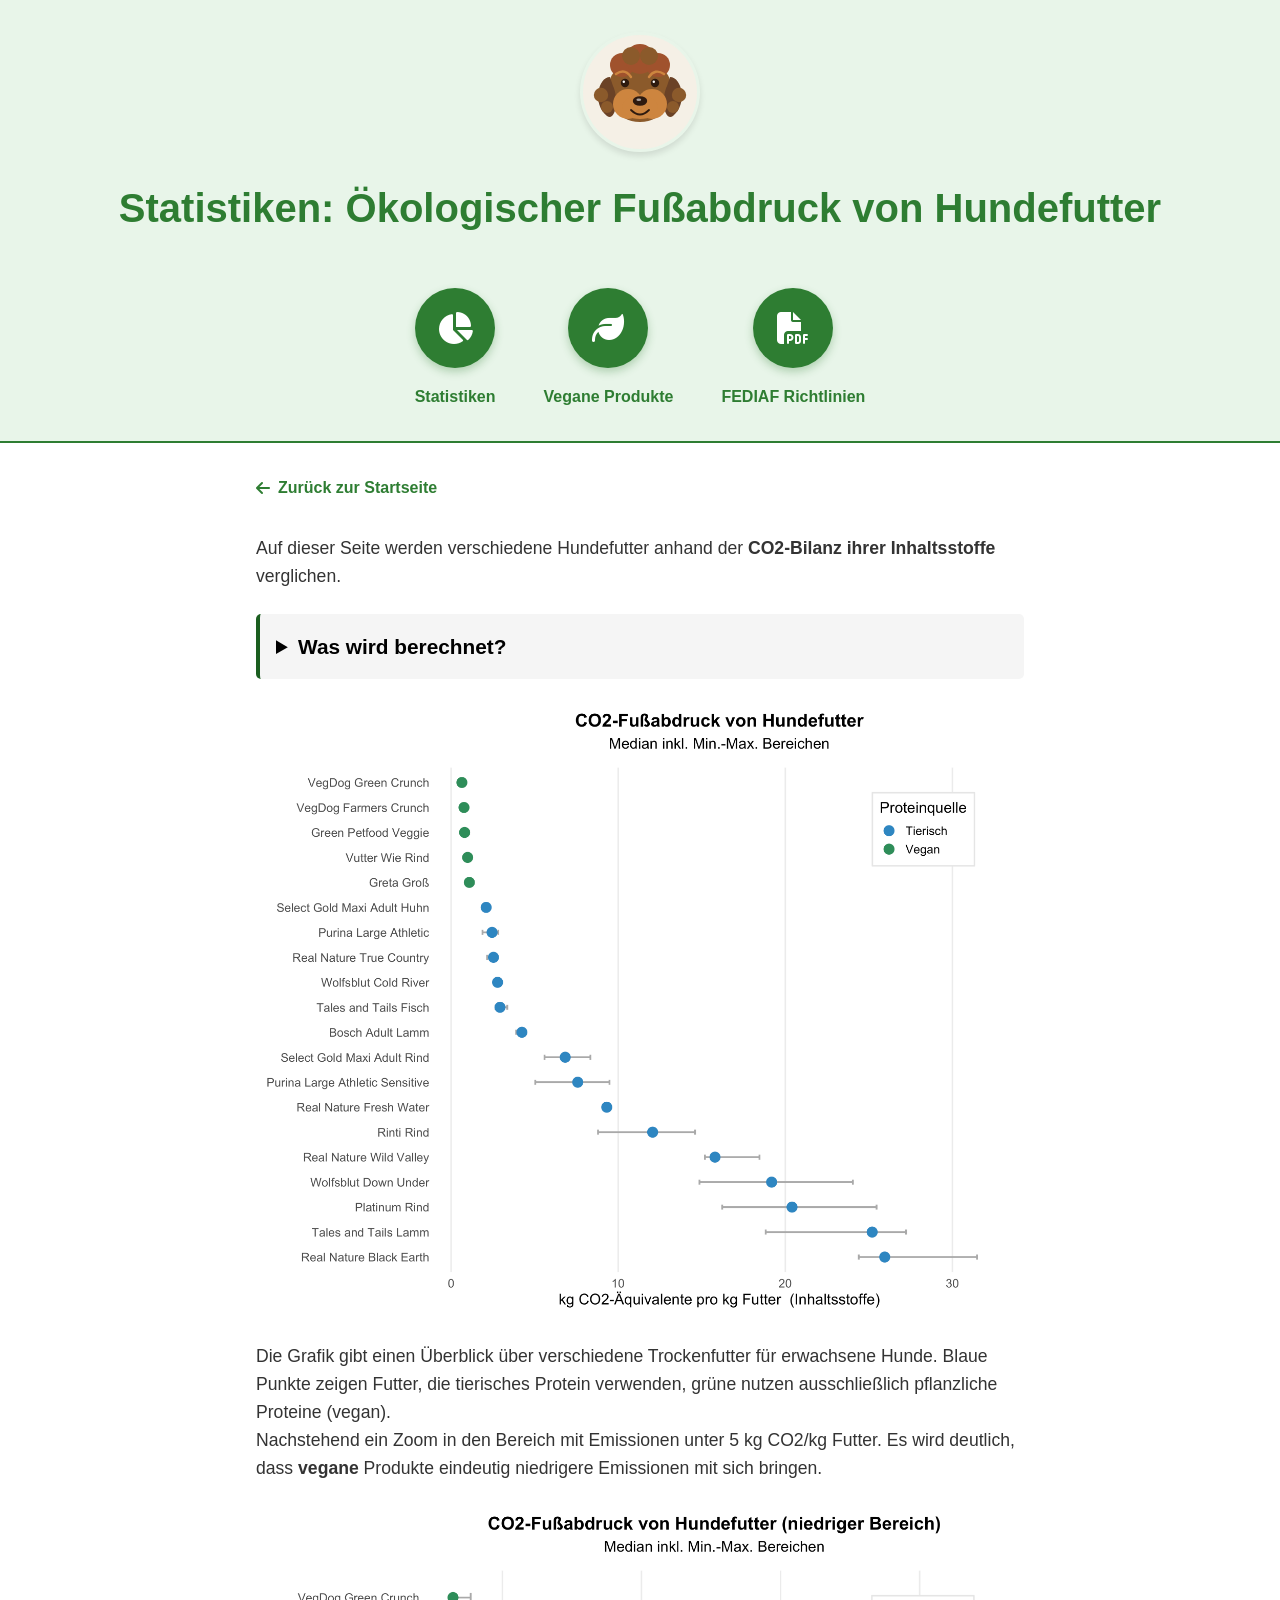
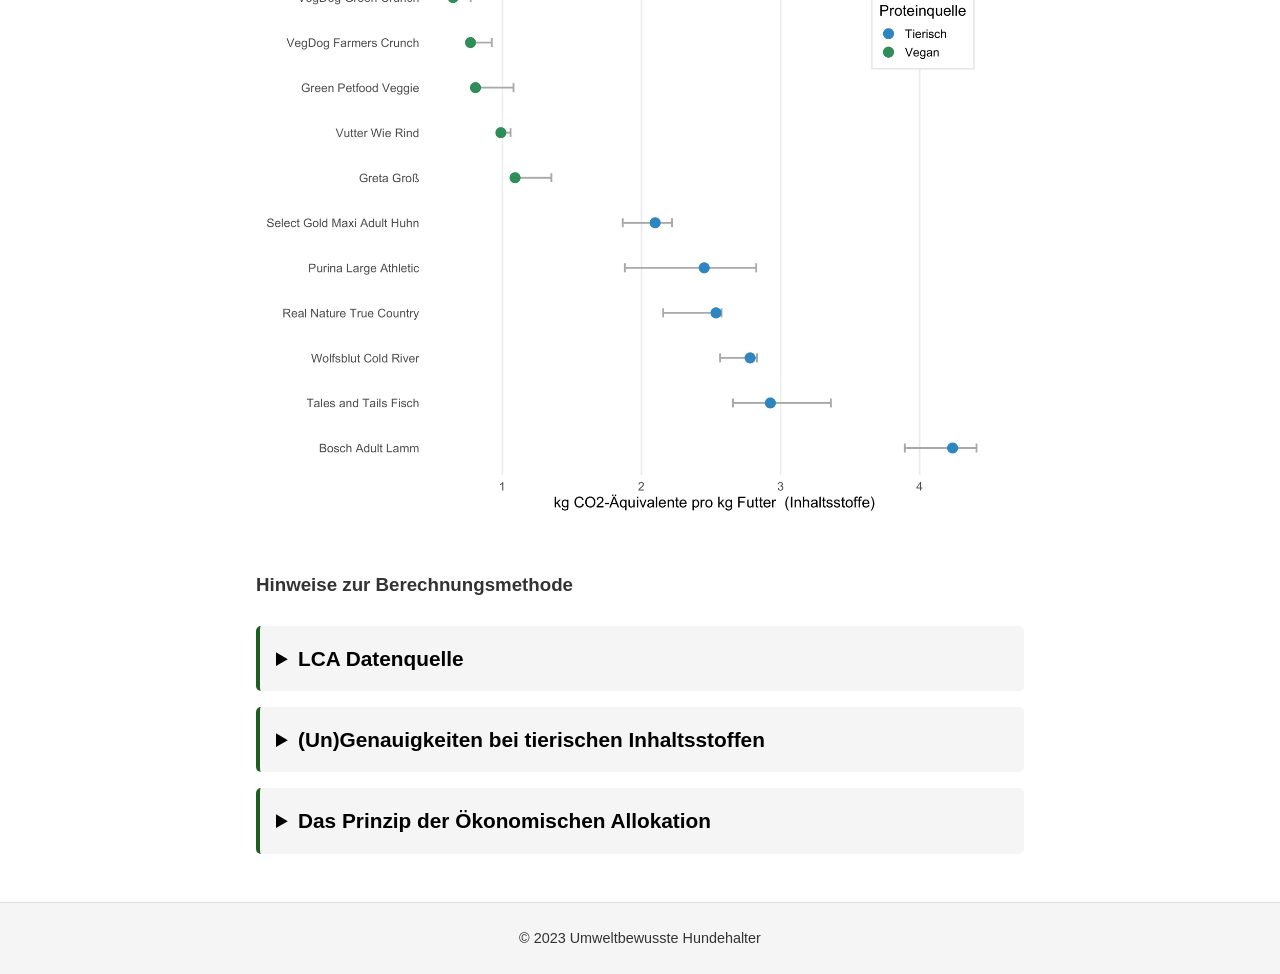
==== commit 506a0d4d: "update header" ====
--- a/stats.html
+++ b/stats.html
@@ -3,7 +3,7 @@
     <head>
         <meta charset="UTF-8" />
         <meta name="viewport" content="width=device-width, initial-scale=1.0" />
-        <title>Statistiken - Ökologischer Fußabdruck</title>
+        <title>Statistiken</title>
         <link rel="stylesheet" href="style.css" />
         <link rel="stylesheet" href="https://cdnjs.cloudflare.com/ajax/libs/font-awesome/6.4.0/css/all.min.css" />
         <style>
@@ -21,6 +21,33 @@
                 <img src="logo.svg" alt="Brauner Doodle Kopf Logo" class="logo" />
             </div>
             <h1 class="main-title">Statistiken: Ökologischer Fußabdruck von Hundefutter</h1>
+        
+        <section class="icon-links">
+            <div class="icon-wrapper">
+                <a href="stats.html" class="round-icon" aria-label="Statistiken">
+                    <i class="fa-solid fa-chart-pie"></i>
+                </a>
+                <span class="icon-label">Statistiken</span>
+            </div>
+            
+
+            <div class="icon-wrapper">
+                <a href="vegane-produkte.html" class="round-icon" aria-label="Vegane Produkte">
+                    <i class="fa-solid fa-leaf"></i>
+                </a>
+                <span class="icon-label">Vegane Produkte</span>
+            </div>
+            
+            <div class="icon-wrapper">
+                <a href="https://europeanpetfood.org/wp-content/uploads/2025/09/FEDIAF-Nutritional-Guidelines_2025-ONLINE.pdf" target="_blank" class="round-icon" aria-label="FEDIAF Richtlinien">
+                    <i class="fa-solid fa-file-pdf"></i>
+                </a>
+                <span class="icon-label">FEDIAF Richtlinien</span>
+            </div>
+
+            
+        </section>
+            
         </header>
 
         <main class="content-container">
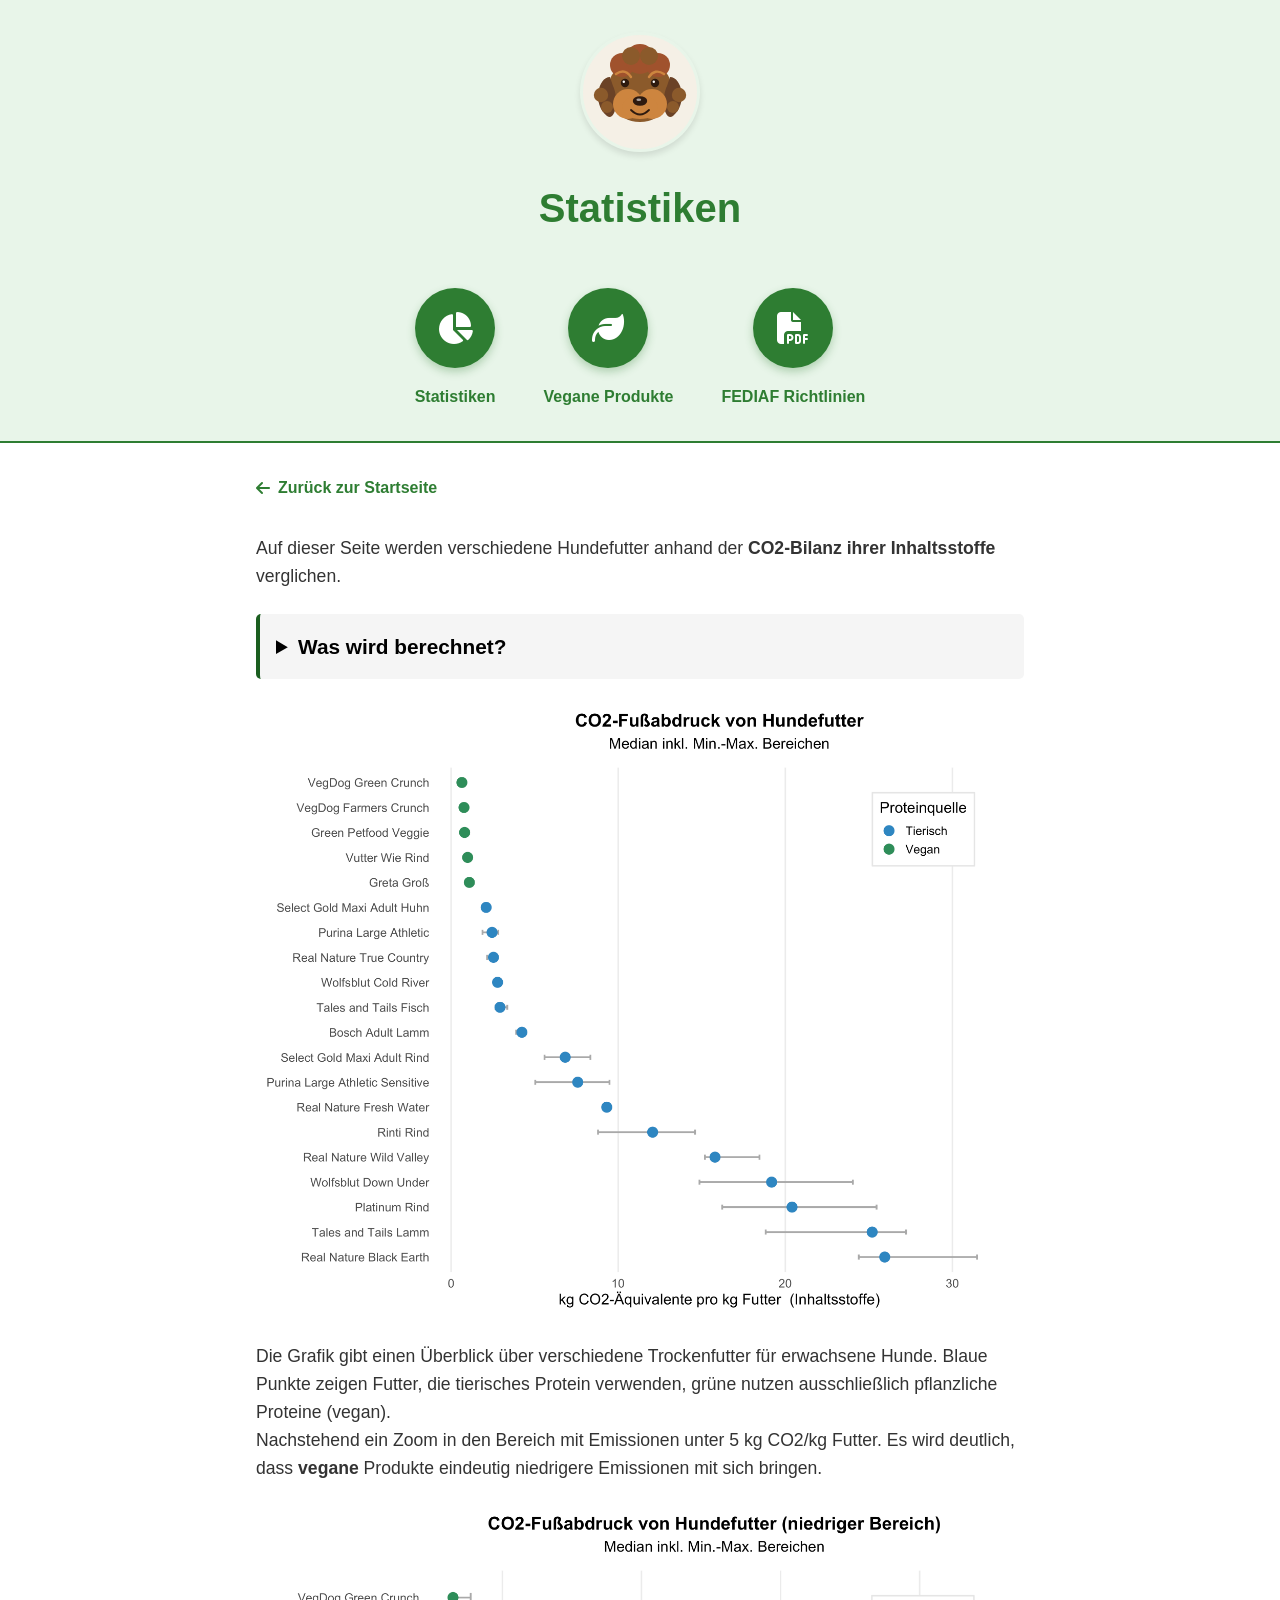
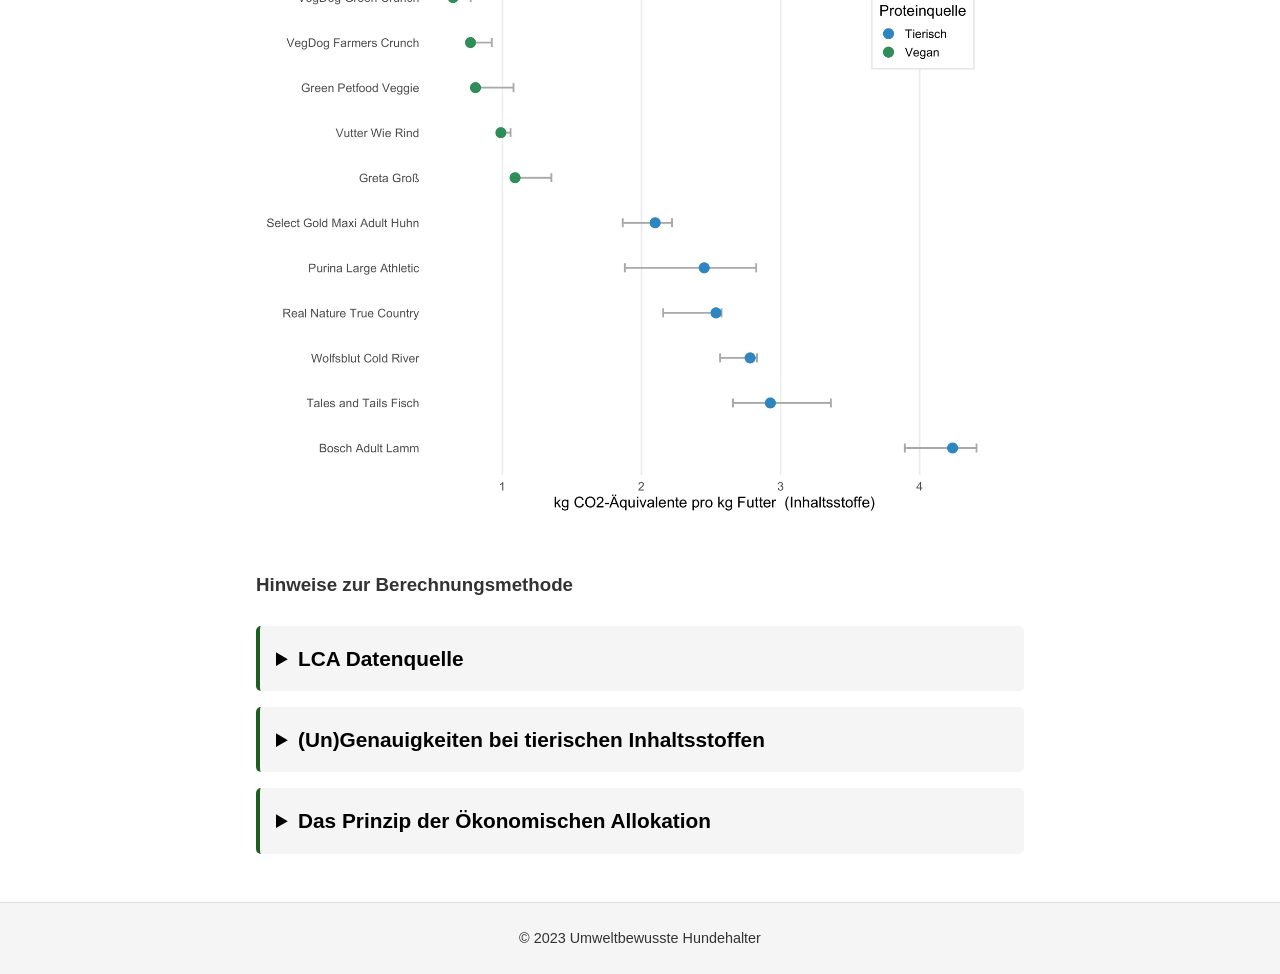
==== commit b3caa3fc: "include impressum" ====
--- a/stats.html
+++ b/stats.html
@@ -20,7 +20,7 @@
             <div class="logo-container">
                 <img src="logo.svg" alt="Brauner Doodle Kopf Logo" class="logo" />
             </div>
-            <h1 class="main-title">Statistiken: Ökologischer Fußabdruck von Hundefutter</h1>
+            <h1 class="main-title">Statistiken</h1>
         
         <section class="icon-links">
             <div class="icon-wrapper">
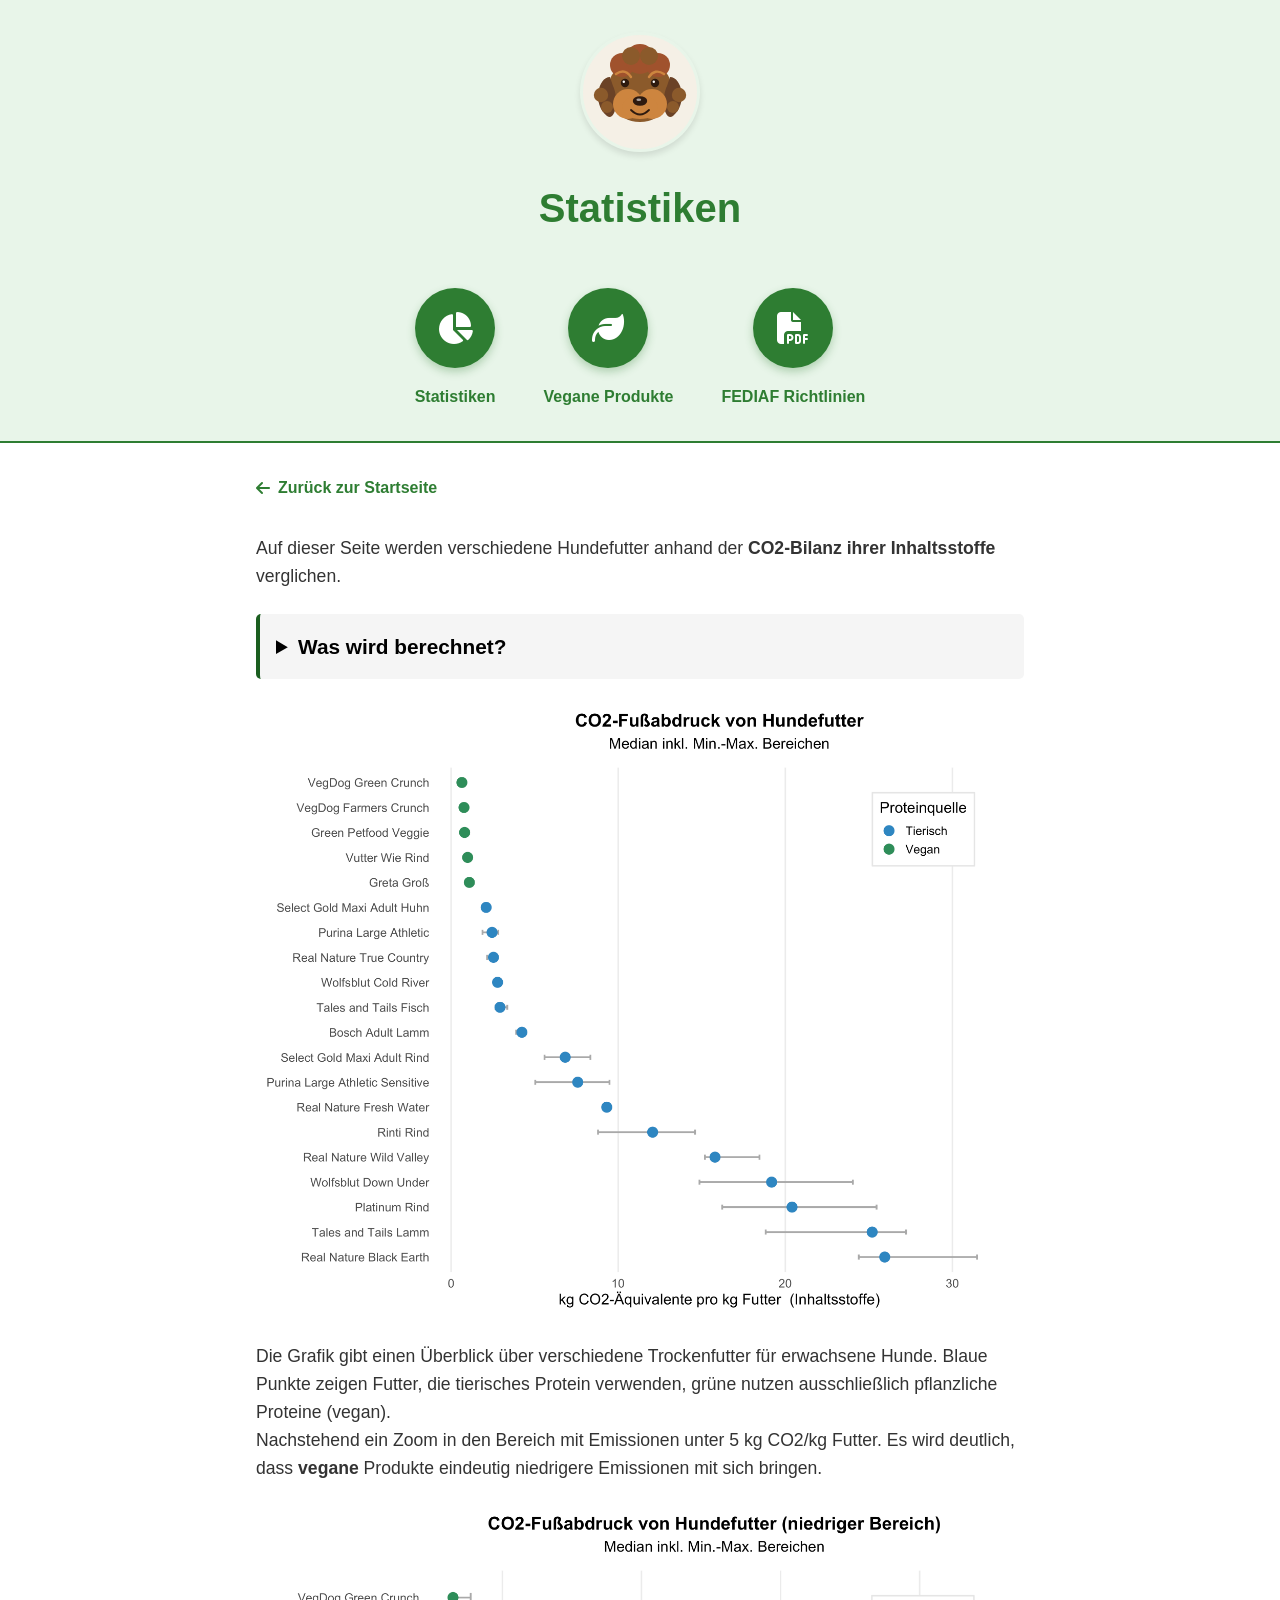
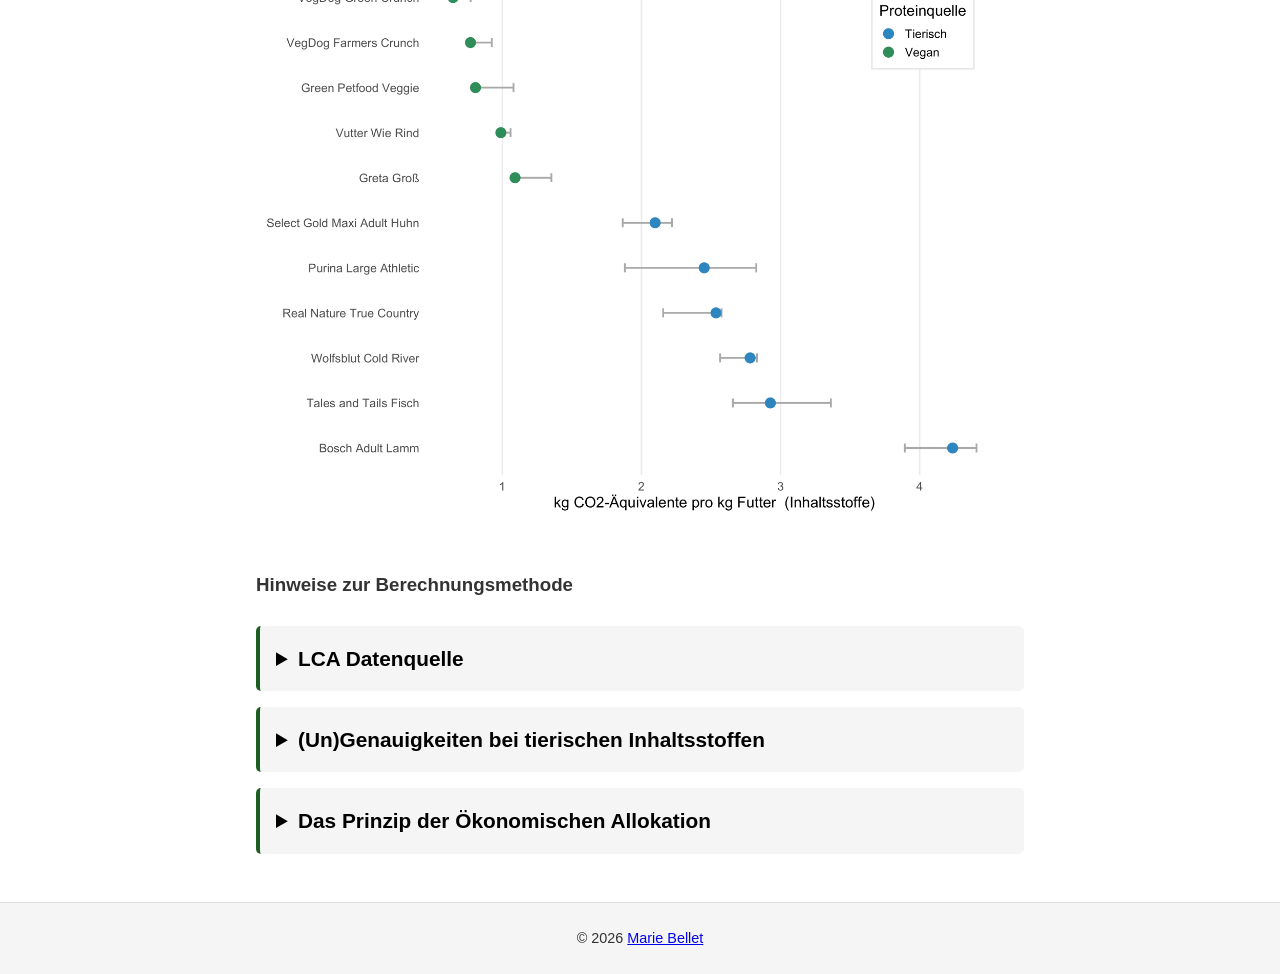
==== commit 742aa2ba: "update footer" ====
--- a/stats.html
+++ b/stats.html
@@ -172,7 +172,7 @@
         </main>
 
         <footer class="site-footer">
-            <p>&copy; 2023 Umweltbewusste Hundehalter</p>
+            <p>&copy; 2026 <a href="impressum.html">Marie Bellet</a></p>
         </footer>
     </body>
 </html>
